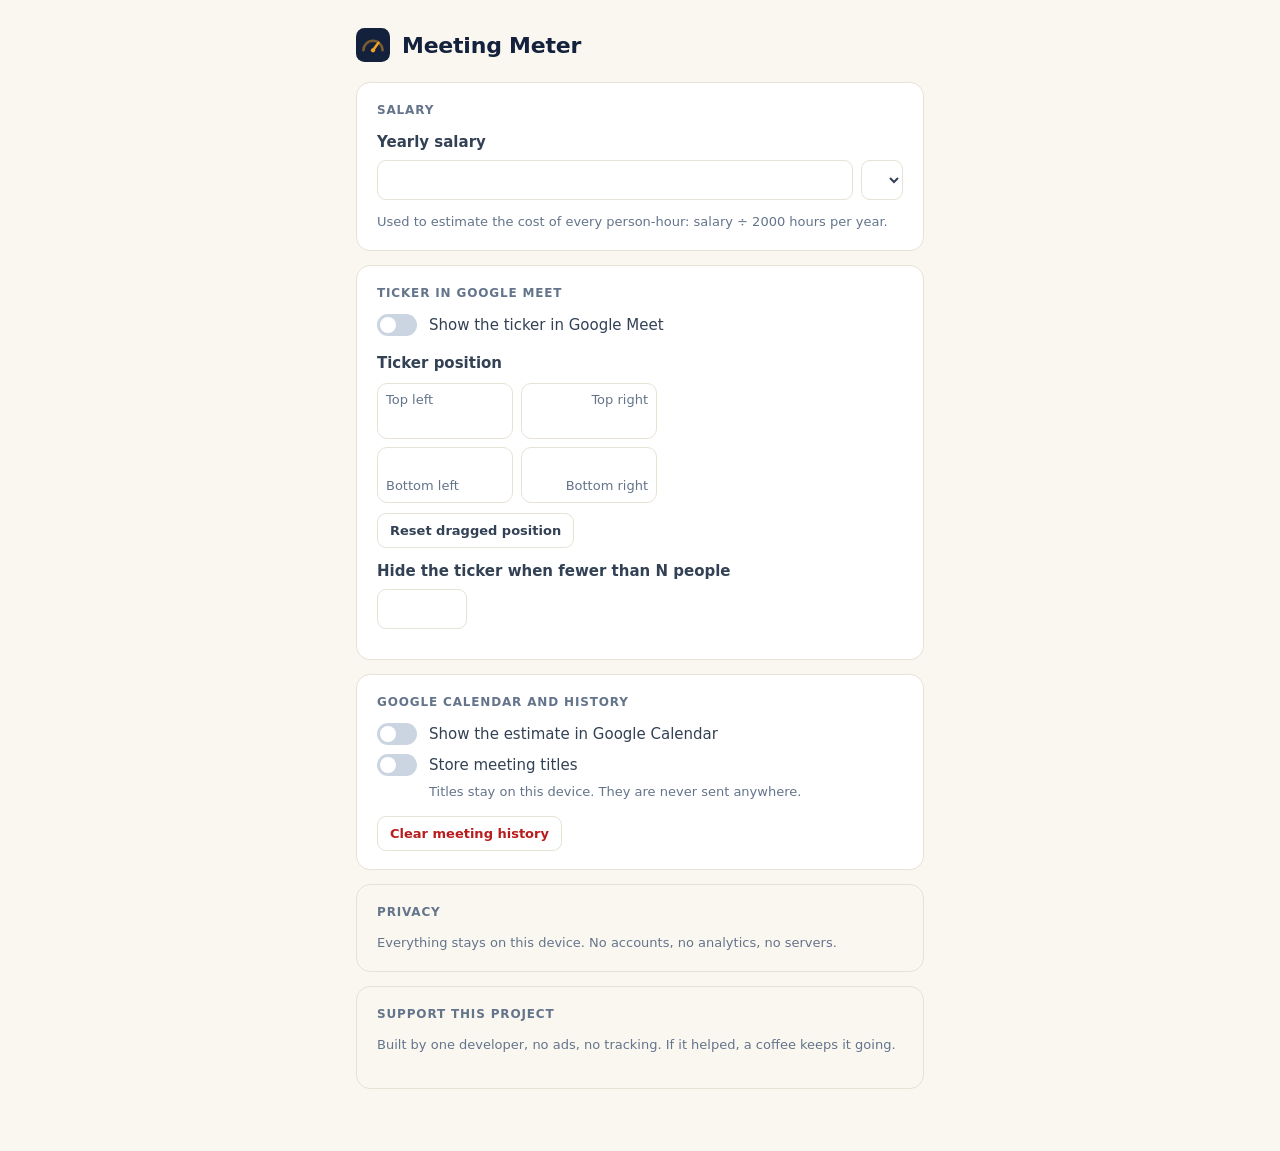
==== options.html @ e9048bce "Meeting Meter 1.0.0: Meet ticker, Calendar estimate, weekly popup, Stripe donation module Co-Authore" ====
<!doctype html>
<html lang="en">
<head>
  <meta charset="utf-8">
  <meta name="viewport" content="width=device-width, initial-scale=1">
  <title>Meeting Meter options</title>
  <link rel="stylesheet" href="options.css">
</head>
<body>
  <main>
    <header class="top">
      <svg class="mark" viewBox="0 0 32 32" width="34" height="34" aria-hidden="true">
        <rect width="32" height="32" rx="8" fill="#14213D"/>
        <path d="M7 21a9 9 0 0 1 18 0" fill="none" stroke="#F5A524" stroke-width="2.4" stroke-linecap="round" opacity=".45"/>
        <path d="M16 21l5-7" stroke="#F5A524" stroke-width="2.4" stroke-linecap="round"/>
        <circle cx="16" cy="21" r="2" fill="#F5A524"/>
      </svg>
      <h1>Meeting Meter</h1>
      <span id="saved" class="saved" role="status" aria-live="polite">Saved</span>
    </header>

    <section class="card">
      <h2>Salary</h2>
      <div class="field">
        <label for="salary">Yearly salary</label>
        <div class="inline">
          <input id="salary" type="number" min="1" max="10000000" step="any" inputmode="decimal" aria-describedby="rate salaryErr">
          <select id="currency" aria-label="Currency"></select>
        </div>
        <p id="rate" class="hint" aria-live="polite"></p>
        <p id="salaryErr" class="err" role="alert"></p>
      </div>
      <p class="hint">Used to estimate the cost of every person-hour: salary ÷ 2000 hours per year.</p>
    </section>

    <section class="card">
      <h2>Ticker in Google Meet</h2>
      <label class="switch"><input id="meetEnabled" type="checkbox" role="switch"><span class="track" aria-hidden="true"></span><span class="switch-text">Show the ticker in Google Meet</span></label>
      <fieldset class="corners">
        <legend>Ticker position</legend>
        <div class="grid">
          <label class="corner tl"><input type="radio" name="corner" value="top-left"><span>Top left</span></label>
          <label class="corner tr"><input type="radio" name="corner" value="top-right"><span>Top right</span></label>
          <label class="corner bl"><input type="radio" name="corner" value="bottom-left"><span>Bottom left</span></label>
          <label class="corner br"><input type="radio" name="corner" value="bottom-right"><span>Bottom right</span></label>
        </div>
        <button id="resetPos" type="button" class="secondary">Reset dragged position</button>
      </fieldset>
      <div class="field">
        <label for="minParticipants">Hide the ticker when fewer than N people</label>
        <input id="minParticipants" type="number" min="1" max="50" step="1" class="narrow" aria-describedby="minErr">
        <p id="minErr" class="err" role="alert"></p>
      </div>
    </section>

    <section class="card">
      <h2>Google Calendar and history</h2>
      <label class="switch"><input id="calendarEnabled" type="checkbox" role="switch"><span class="track" aria-hidden="true"></span><span class="switch-text">Show the estimate in Google Calendar</span></label>
      <label class="switch"><input id="storeTitles" type="checkbox" role="switch"><span class="track" aria-hidden="true"></span><span class="switch-text">Store meeting titles</span></label>
      <p class="hint indent">Titles stay on this device. They are never sent anywhere.</p>
      <div class="danger-row">
        <button id="clear" type="button" class="secondary danger">Clear meeting history</button>
        <span id="clearNote" class="hint" role="status" aria-live="polite"></span>
      </div>
    </section>

    <section class="card quiet">
      <h2>Privacy</h2>
      <p class="hint">Everything stays on this device. No accounts, no analytics, no servers.</p>
    </section>

    <section class="card quiet">
      <h2>Support this project</h2>
      <p id="thanks" class="thanks" hidden>Thank you for supporting Meeting Meter ❤</p>
      <p class="hint">Built by one developer, no ads, no tracking. If it helped, a coffee keeps it going.</p>
      <div id="donate" class="donate-row"></div>
      <p id="donate-note" class="hint"></p>
    </section>
  </main>

  <script src="lib/validate.js"></script>
  <script src="lib/meter.js"></script>
  <script src="lib/donation.js"></script>
  <script type="module" src="options.js"></script>
</body>
</html>
---- options.css ----
:root {
  --navy: #14213D; --amber: #F5A524; --bg: #FAF7F0; --text: #334155; --muted: #64748B;
  --card: #FFFFFF; --border: #E7E2D6; --green: #16A34A; --red: #B91C1C; --focus: #2563EB;
  --amber-soft: #FDF1D8; --field: #FFFFFF; --off: #CBD5E1;
  --font: system-ui, -apple-system, "Segoe UI", Roboto, "Helvetica Neue", Arial, sans-serif;
}
@media (prefers-color-scheme: dark) {
  :root {
    --bg: #0E1626; --text: #CBD5E1; --muted: #94A3B8; --card: #17233D; --border: #26344F;
    --red: #F87171; --focus: #60A5FA; --amber-soft: #2B2A2A; --field: #0E1626; --off: #475569;
  }
}
* { box-sizing: border-box; }
body { margin: 0; background: var(--bg); color: var(--text); font: 15px/1.5 var(--font); }
main { max-width: 600px; margin: 0 auto; padding: 28px 16px 48px; }
h1, h2, p { margin: 0; }
h1 { font-size: 22px; color: var(--navy); font-weight: 700; flex: 1; letter-spacing: -.01em; }
@media (prefers-color-scheme: dark) { h1 { color: #F8FAFC; } }
.top { display: flex; align-items: center; gap: 12px; margin-bottom: 20px; }
.saved { font-size: 12px; font-weight: 600; color: #fff; background: var(--green); padding: 4px 11px; border-radius: 999px; opacity: 0; transform: translateY(-4px); transition: opacity .2s, transform .2s; }
.saved.show { opacity: 1; transform: none; }
.card { background: var(--card); border: 1px solid var(--border); border-radius: 14px; padding: 18px 20px; margin-bottom: 14px; }
.card.quiet { background: transparent; }
h2 { font-size: 12px; text-transform: uppercase; letter-spacing: .07em; color: var(--muted); font-weight: 600; margin-bottom: 12px; }
.field { margin: 12px 0; }
label { font-weight: 600; display: block; margin-bottom: 6px; }
.inline { display: flex; gap: 8px; }
input[type=number], select { font: inherit; color: var(--text); background: var(--field); border: 1px solid var(--border); border-radius: 9px; padding: 8px 10px; font-variant-numeric: tabular-nums; }
.inline input { flex: 1; min-width: 0; }
.narrow { width: 90px; }
input[aria-invalid=true] { border-color: var(--red); }
.hint { color: var(--muted); font-size: 13px; margin-top: 6px; }
.hint.indent { margin: -2px 0 8px 52px; }
.err { color: var(--red); font-size: 13px; min-height: 0; }
.err:empty { display: none; }
.switch { display: flex; align-items: center; gap: 12px; font-weight: 500; margin: 8px 0; cursor: pointer; }
.switch input { position: absolute; opacity: 0; width: 1px; height: 1px; }
.track { width: 40px; height: 22px; border-radius: 999px; background: var(--off); position: relative; flex: none; transition: background .15s; }
.track::after { content: ""; position: absolute; top: 3px; left: 3px; width: 16px; height: 16px; border-radius: 50%; background: #fff; transition: transform .15s; }
.switch input:checked + .track { background: var(--navy); }
@media (prefers-color-scheme: dark) { .switch input:checked + .track { background: var(--amber); } }
.switch input:checked + .track::after { transform: translateX(18px); }
.switch input:focus-visible + .track { outline: 2px solid var(--focus); outline-offset: 2px; }
fieldset.corners { border: 0; padding: 0; margin: 16px 0 6px; }
legend { font-weight: 600; padding: 0; margin-bottom: 8px; }
.grid { display: grid; grid-template-columns: 1fr 1fr; gap: 8px; max-width: 280px; margin-bottom: 10px; }
.corner { position: relative; margin: 0; font-weight: 500; font-size: 13px; cursor: pointer; }
.corner input { position: absolute; opacity: 0; }
.corner span { display: flex; height: 56px; padding: 6px 8px; border: 1.5px solid var(--border); border-radius: 10px; background: var(--field); color: var(--muted); }
.tl span { align-items: flex-start; justify-content: flex-start; } .tr span { align-items: flex-start; justify-content: flex-end; }
.bl span { align-items: flex-end; justify-content: flex-start; } .br span { align-items: flex-end; justify-content: flex-end; }
.corner input:checked + span { border-color: var(--amber); background: var(--amber-soft); color: var(--text); font-weight: 600; box-shadow: inset 0 0 0 1px var(--amber); }
.corner input:focus-visible + span { outline: 2px solid var(--focus); outline-offset: 2px; }
button { font: inherit; cursor: pointer; }
.secondary { font-size: 13px; font-weight: 600; padding: 7px 12px; border-radius: 9px; border: 1px solid var(--border); background: var(--card); color: var(--text); }
.secondary:hover { border-color: var(--muted); }
.danger { color: var(--red); }
.danger.armed { background: var(--red); border-color: var(--red); color: #fff; }
.danger-row { display: flex; align-items: center; gap: 12px; margin-top: 14px; flex-wrap: wrap; }
.danger-row .hint { margin: 0; }
.thanks { color: var(--green); font-weight: 600; margin-bottom: 6px; }
.donate-row { display: flex; flex-wrap: wrap; gap: 8px; margin: 10px 0 0; }
.donate-row .donate, .donate-row button, .donate-row a { font-weight: 600; font-size: 13px; padding: 7px 12px; border-radius: 9px; border: 1px solid var(--border); background: var(--card); color: var(--navy); text-decoration: none; }
.donate-row .emphasized { background: var(--amber); border-color: var(--amber); color: var(--navy); }
@media (prefers-color-scheme: dark) { .donate-row .donate { color: #F8FAFC; } .donate-row .emphasized { color: var(--navy); } }
button:focus-visible, a:focus-visible, input:focus-visible, select:focus-visible { outline: 2px solid var(--focus); outline-offset: 2px; }
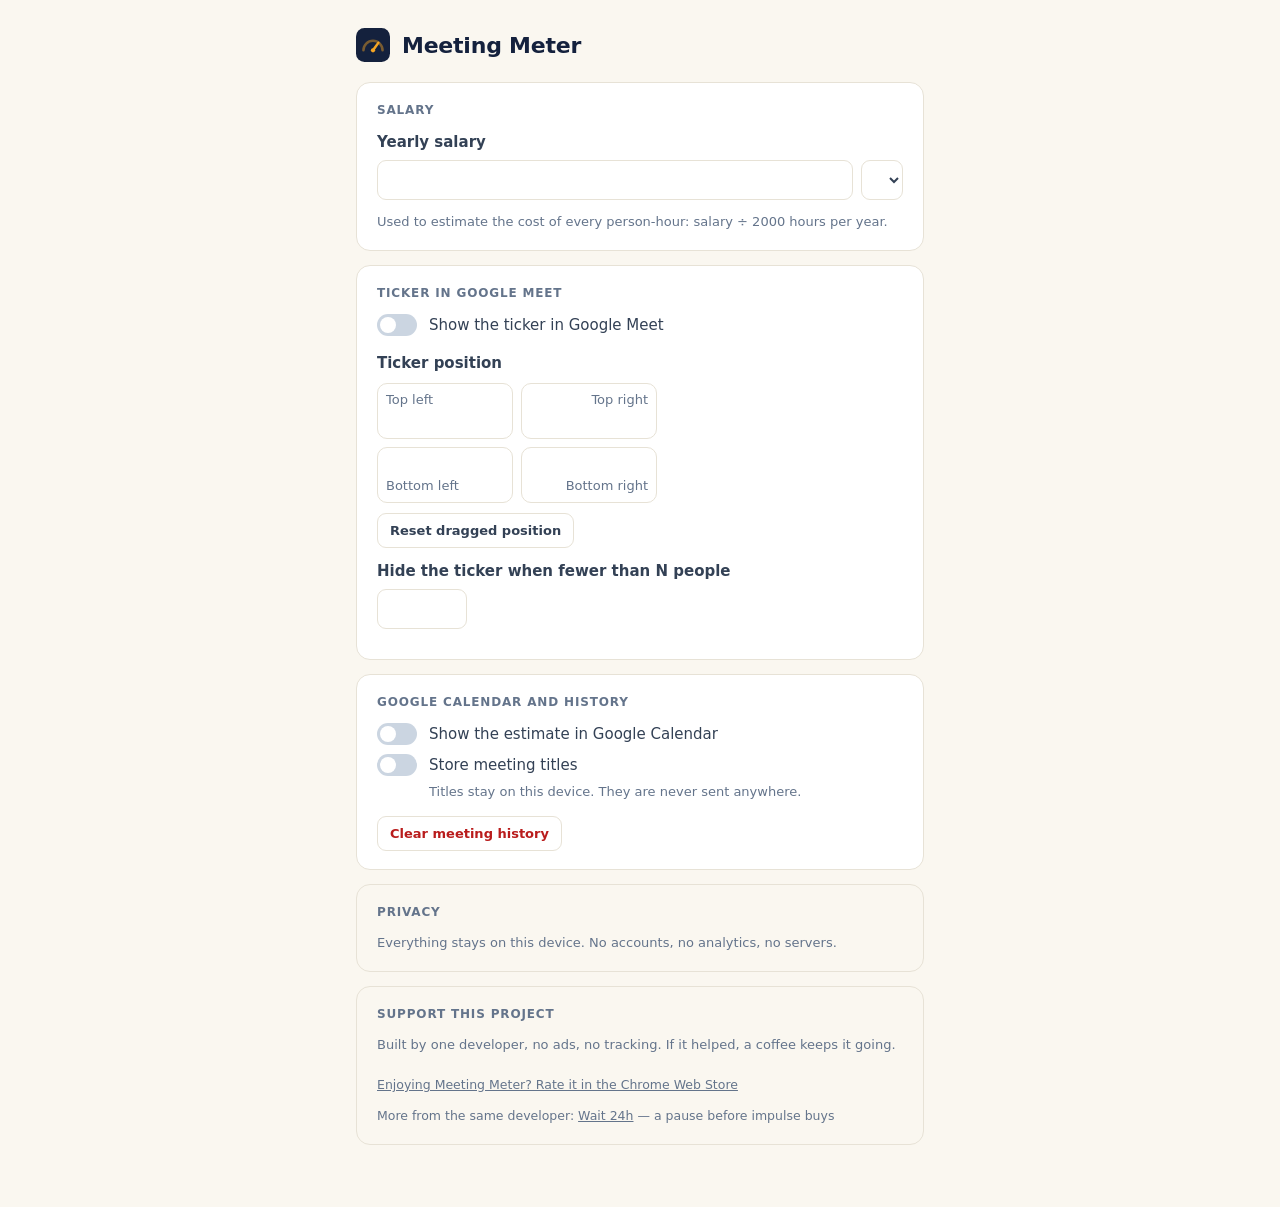
==== commit 2a2d5de2: "1.0.1: store link in the Share text, rate and cross-promotion links in Options and on the homepage C" ====
--- a/options.html
+++ b/options.html
@@ -75,6 +75,8 @@
       <p class="hint">Built by one developer, no ads, no tracking. If it helped, a coffee keeps it going.</p>
       <div id="donate" class="donate-row"></div>
       <p id="donate-note" class="hint"></p>
+      <p class="hint more"><a id="rate-link" href="#">Enjoying Meeting Meter? Rate it in the Chrome Web Store</a></p>
+      <p class="hint more">More from the same developer: <a id="wait24-link" href="#">Wait 24h</a> — a pause before impulse buys</p>
     </section>
   </main>
 
--- a/options.css
+++ b/options.css
@@ -58,9 +58,13 @@
 .danger.armed { background: var(--red); border-color: var(--red); color: #fff; }
 .danger-row { display: flex; align-items: center; gap: 12px; margin-top: 14px; flex-wrap: wrap; }
 .danger-row .hint { margin: 0; }
+.more { margin: 12px 0 0; font-size: 12.5px; }
+.more a { color: var(--muted); text-decoration: underline; }
+.more a:hover { color: var(--text); }
 .thanks { color: var(--green); font-weight: 600; margin-bottom: 6px; }
 .donate-row { display: flex; flex-wrap: wrap; gap: 8px; margin: 10px 0 0; }
 .donate-row .donate, .donate-row button, .donate-row a { font-weight: 600; font-size: 13px; padding: 7px 12px; border-radius: 9px; border: 1px solid var(--border); background: var(--card); color: var(--navy); text-decoration: none; }
 .donate-row .emphasized { background: var(--amber); border-color: var(--amber); color: var(--navy); }
 @media (prefers-color-scheme: dark) { .donate-row .donate { color: #F8FAFC; } .donate-row .emphasized { color: var(--navy); } }
+.donate-row .custom { flex: 1 0 100%; font-weight: 500; }
 button:focus-visible, a:focus-visible, input:focus-visible, select:focus-visible { outline: 2px solid var(--focus); outline-offset: 2px; }
